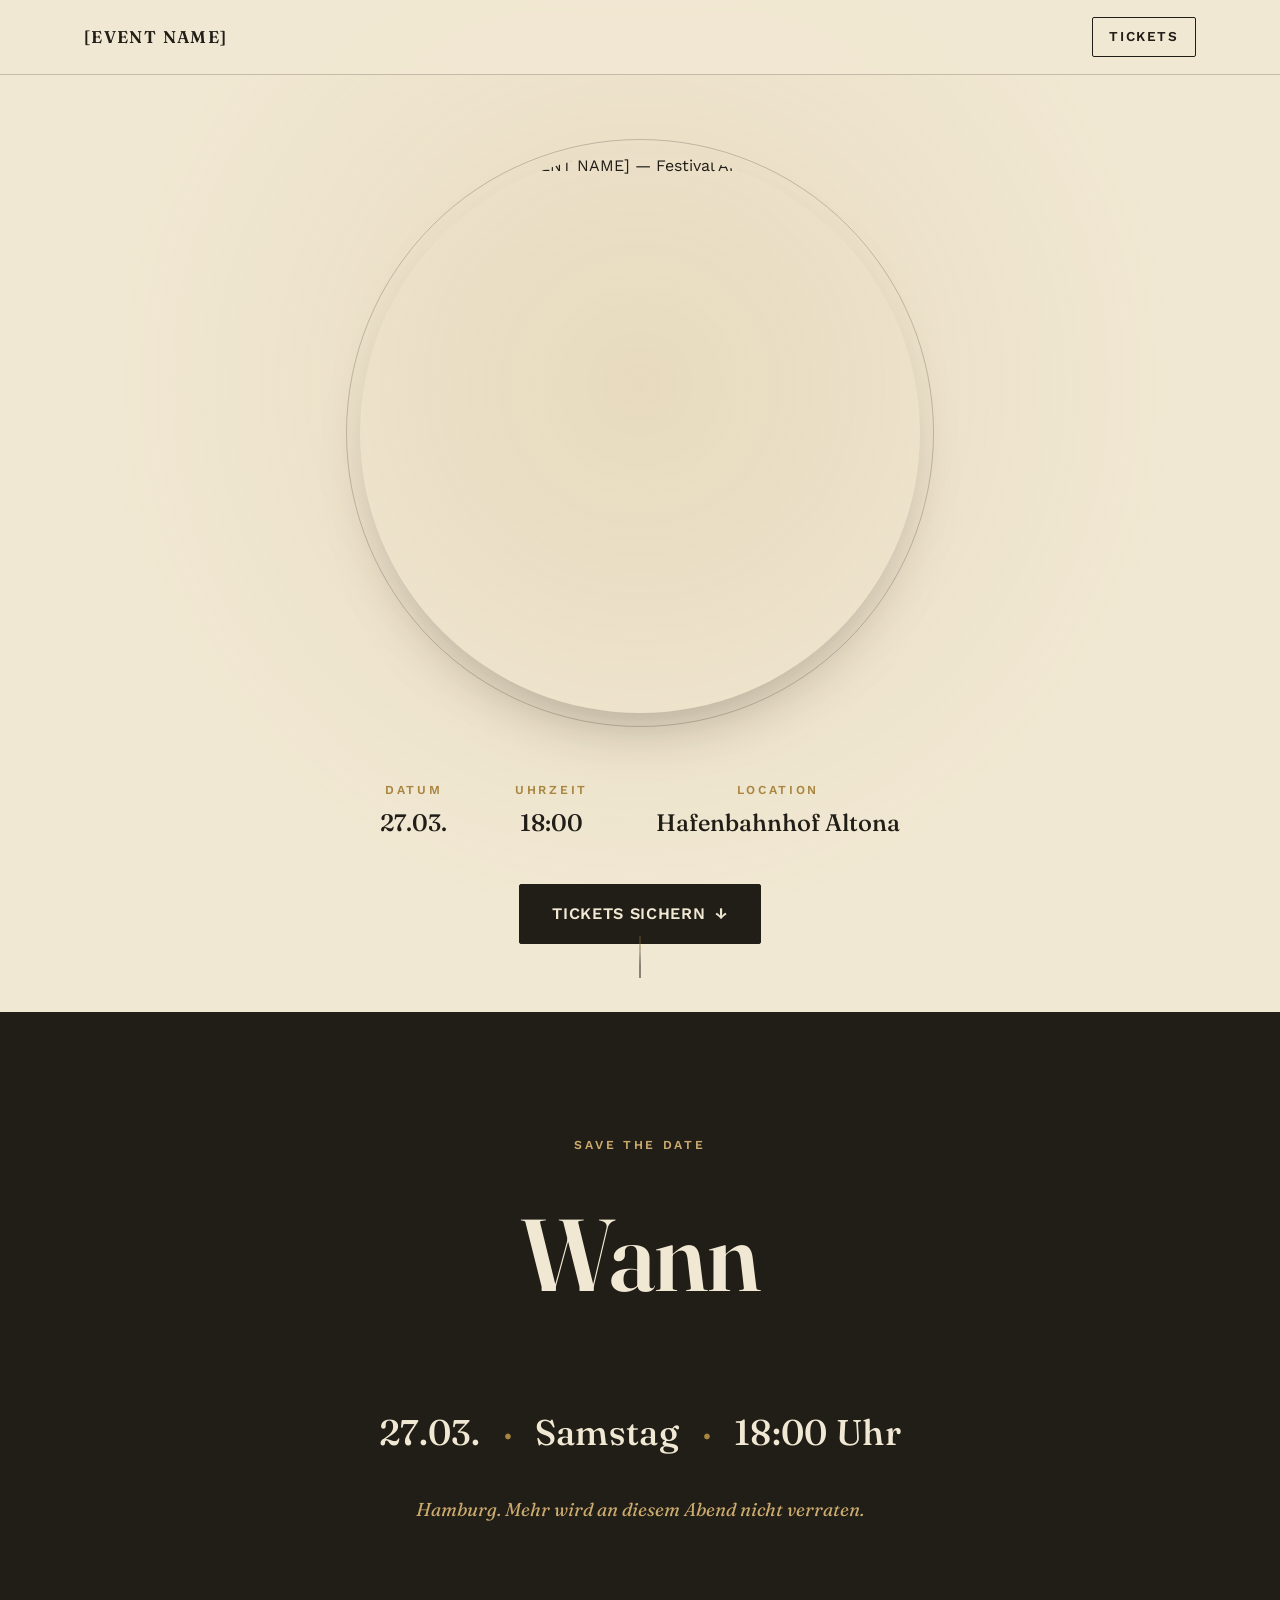
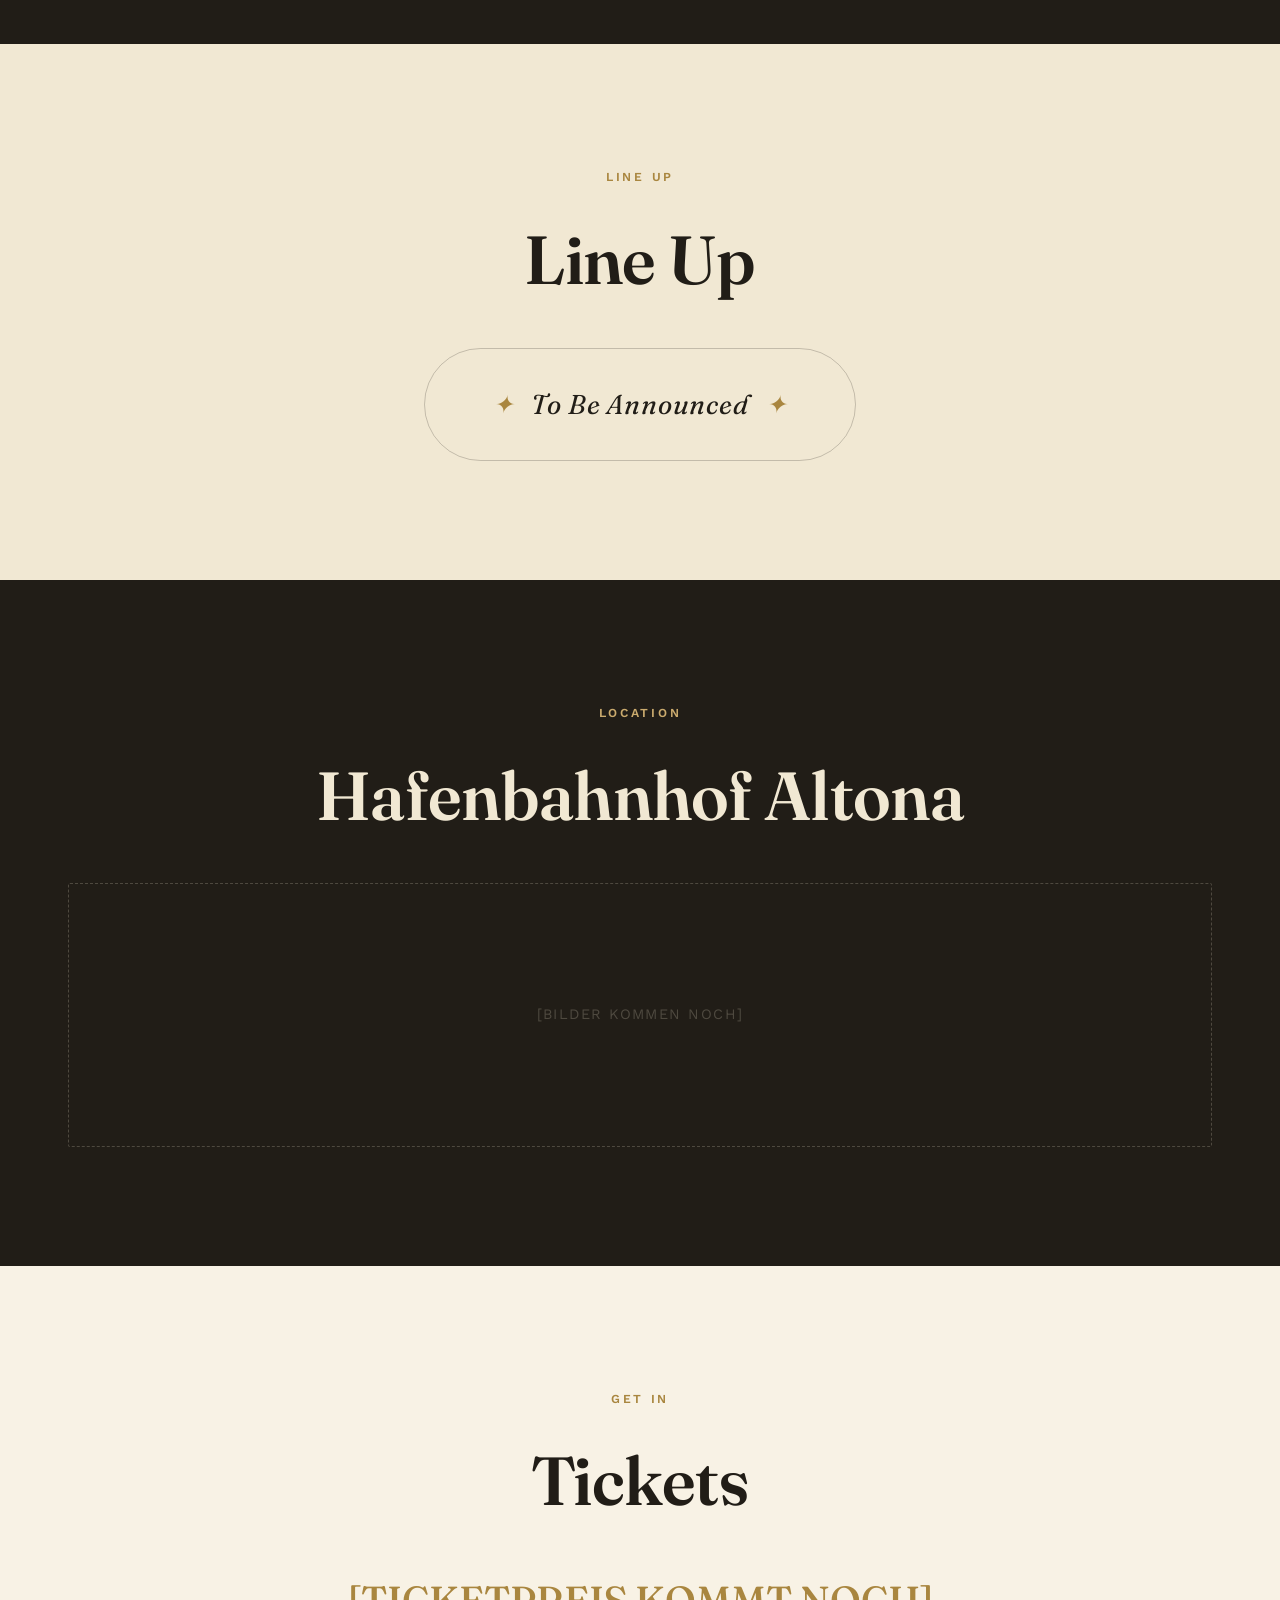
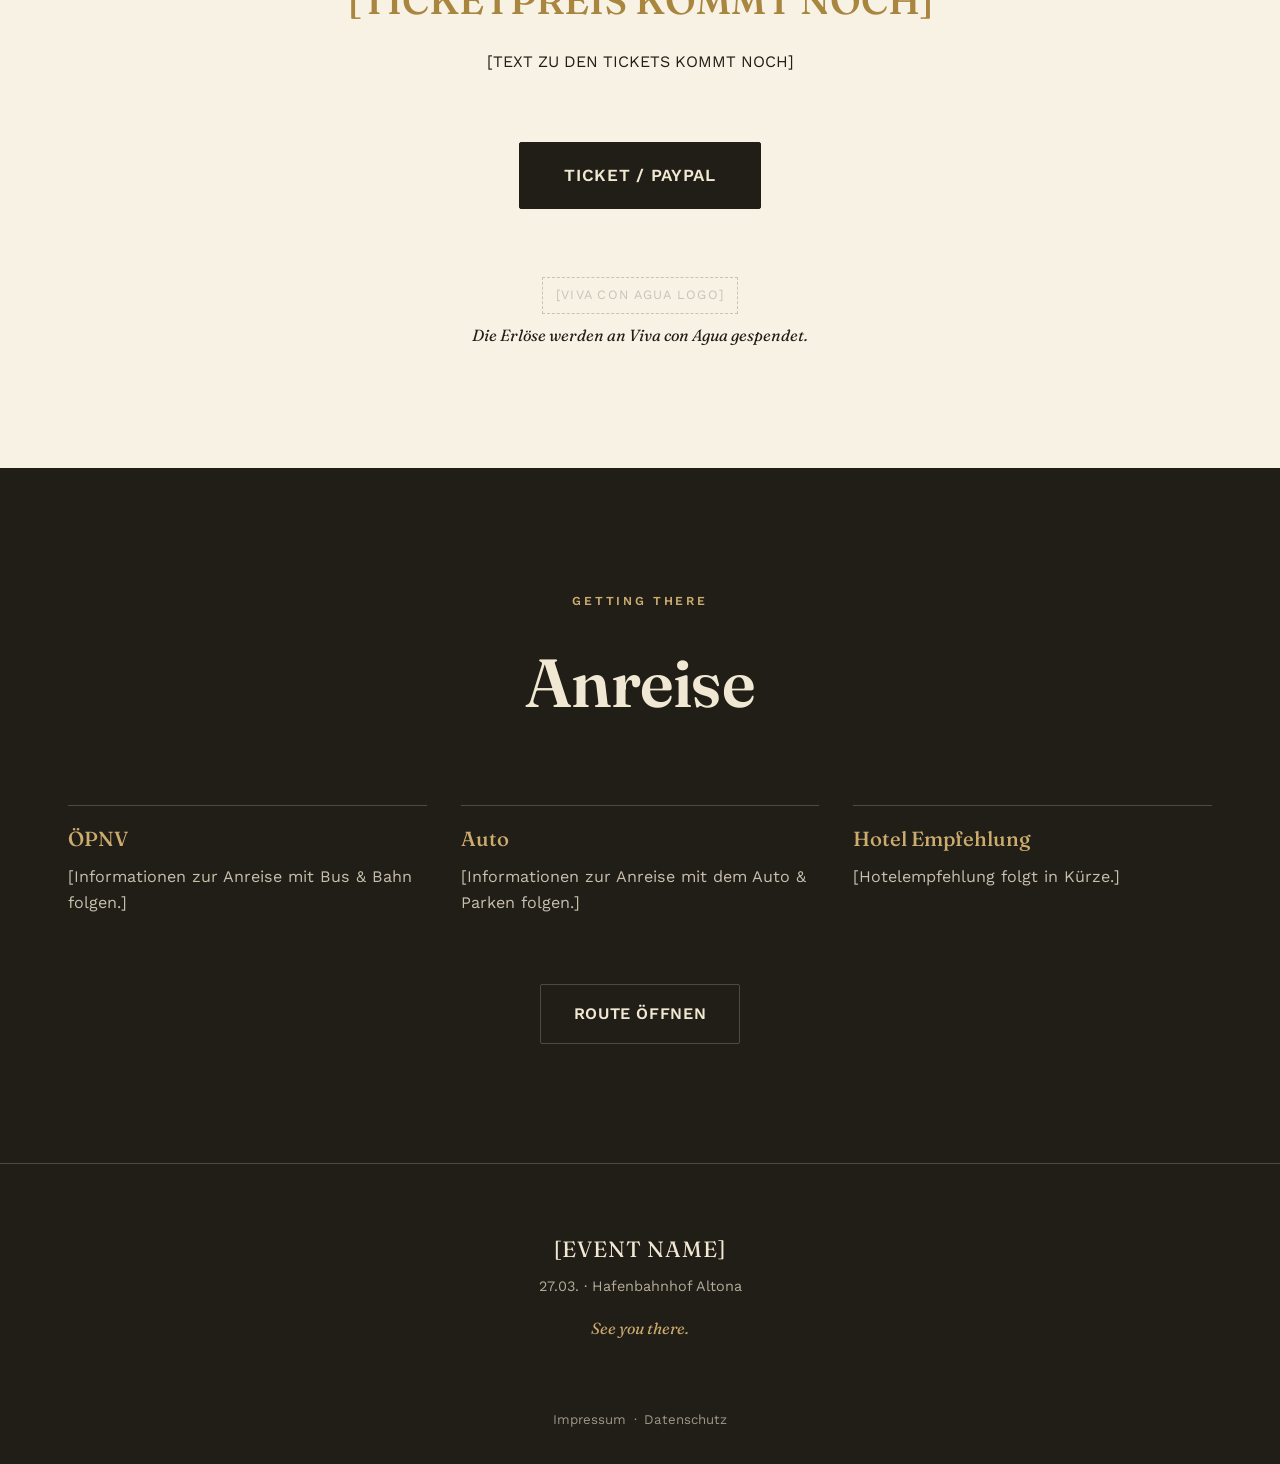
==== index.html @ 3fe001c4 "Add files via upload" ====
<!DOCTYPE html>
<html lang="de">
<head>
  <meta charset="UTF-8" />
  <meta name="viewport" content="width=device-width, initial-scale=1.0" />
  <title>[EVENT NAME] — Festival</title>
  <meta name="description" content="[EVENT NAME] · 27.03. · Hafenbahnhof Altona, Hamburg" />

  <!-- Google Fonts: Fraunces (Display/Headlines, inkl. Italic) + Work Sans (Fließtext/UI) -->
  <link rel="preconnect" href="https://fonts.googleapis.com">
  <link rel="preconnect" href="https://fonts.gstatic.com" crossorigin>
  <link href="https://fonts.googleapis.com/css2?family=Fraunces:ital,opsz,wght@0,9..144,300;0,9..144,500;0,9..144,600;0,9..144,700;0,9..144,900;1,9..144,400;1,9..144,500&family=Work+Sans:wght@400;500;600&display=swap" rel="stylesheet">

  <link rel="stylesheet" href="style.css" />
</head>
<body>

  <!-- ================= HEADER / NAV ================= -->
  <header class="site-header">
    <div class="site-header__inner">
      <a href="#top" class="site-header__mark">[EVENT NAME]</a>
      <a href="#tickets" class="site-header__cta">Tickets</a>
    </div>
  </header>

  <main id="top">

    <!-- ================= 1. HERO ================= -->
    <section class="hero" id="hero" aria-label="Startbereich">
      <div class="hero__frame reveal">
        <!--
          HERO-ARTWORK
          Das Poster-Artwork ist die visuelle Startseite der Website.
          Datei liegt unter: images/hero-poster.jpg
          Später einfach durch eine neue Datei mit demselben Namen ersetzen,
          sobald es ein finales Artwork gibt.
        -->
        <img
          class="hero__art"
          src="images/hero-poster.jpg"
          alt="[EVENT NAME] — Festival Artwork"
          width="1080"
          height="1080"
        />
        <span class="hero__ring" aria-hidden="true"></span>
      </div>

      <div class="hero__details reveal">
        <ul class="hero__meta">
          <li><span class="eyebrow">Datum</span><span class="hero__meta-value">27.03.</span></li>
          <li><span class="eyebrow">Uhrzeit</span><span class="hero__meta-value">18:00</span></li>
          <li><span class="eyebrow">Location</span><span class="hero__meta-value">Hafenbahnhof Altona</span></li>
        </ul>

        <a href="#tickets" class="btn btn--primary hero__cta">
          Tickets sichern
          <span class="btn__arrow" aria-hidden="true">↓</span>
        </a>
      </div>

      <div class="hero__scroll-hint" aria-hidden="true">
        <span></span>
      </div>
    </section>

    <!-- ================= 2. WANN ================= -->
    <section class="section section--dark" id="wann" aria-labelledby="wann-heading">
      <div class="section__inner">
        <p class="eyebrow eyebrow--on-dark reveal">Save the date</p>
        <h2 id="wann-heading" class="section__heading section__heading--huge reveal">Wann</h2>
        <p class="date-display reveal">
          27.03. <span class="date-display__divider">·</span> Samstag <span class="date-display__divider">·</span> 18:00 Uhr
        </p>
        <p class="section__note reveal">Hamburg. Mehr wird an diesem Abend nicht verraten.</p>
      </div>
    </section>

    <!-- ================= 3. LINE UP ================= -->
    <section class="section section--light" id="lineup" aria-labelledby="lineup-heading">
      <div class="section__inner">
        <p class="eyebrow reveal">Line up</p>
        <h2 id="lineup-heading" class="section__heading reveal">Line Up</h2>

        <div class="lineup-badge reveal">
          <span class="lineup-badge__star" aria-hidden="true">✦</span>
          <span class="lineup-badge__text">To Be Announced</span>
          <span class="lineup-badge__star" aria-hidden="true">✦</span>
        </div>

        <!--
          LINE-UP ERWEITERN:
          Sobald Artists feststehen, <ul class="lineup-list"> einkommentieren
          und den lineup-badge Block oben entfernen oder ausblenden.

          <ul class="lineup-list">
            <li class="lineup-list__item">
              <span class="lineup-list__index">01</span>
              <span class="lineup-list__name">Artist 01</span>
            </li>
            <li class="lineup-list__item">
              <span class="lineup-list__index">02</span>
              <span class="lineup-list__name">Artist 02</span>
            </li>
            <li class="lineup-list__item">
              <span class="lineup-list__index">03</span>
              <span class="lineup-list__name">Artist 03</span>
            </li>
          </ul>
        -->
      </div>
    </section>

    <!-- ================= 4. LOCATION ================= -->
    <section class="section section--dark" id="location" aria-labelledby="location-heading">
      <div class="section__inner">
        <p class="eyebrow eyebrow--on-dark reveal">Location</p>
        <h2 id="location-heading" class="section__heading section__heading--on-dark reveal">Hafenbahnhof Altona</h2>

        <div class="image-placeholder reveal">
          <!--
            LOCATION-BILDER EINFÜGEN:
            <img> Tag(s) hier einsetzen, z. B.:
            <img src="images/location-01.jpg" alt="Hafenbahnhof Altona" class="image-placeholder__img">
            Mehrere Bilder können in .image-placeholder als Grid ergänzt werden.
          -->
          <span class="image-placeholder__label">[BILDER KOMMEN NOCH]</span>
        </div>
      </div>
    </section>

    <!-- ================= 5. TICKETS ================= -->
    <section class="section section--light section--tickets" id="tickets" aria-labelledby="tickets-heading">
      <div class="section__inner">
        <p class="eyebrow reveal">Get in</p>
        <h2 id="tickets-heading" class="section__heading reveal">Tickets</h2>

        <p class="ticket-price reveal">[TICKETPREIS KOMMT NOCH]</p>
        <p class="ticket-text reveal">[TEXT ZU DEN TICKETS KOMMT NOCH]</p>

        <!--
          PAYPAL-LINK:
          Href unten durch den echten PayPal Payment Link ersetzen.
        -->
        <a
          href="YOUR_PAYPAL_LINK_HERE"
          class="btn btn--primary btn--large reveal"
          target="_blank"
          rel="noopener"
        >
          <!-- HIER DEN ECHTEN PAYPAL PAYMENT LINK EINTRAGEN -->
          Ticket / PayPal
        </a>

        <div class="charity-note reveal">
          <!--
            VIVA CON AGUA LOGO EINFÜGEN:
            <img src="images/viva-con-agua-logo.png" alt="Viva con Agua" class="charity-note__logo">
            anstelle des Platzhalter-Textes unten einsetzen.
          -->
          <span class="charity-note__logo-placeholder">[VIVA CON AGUA LOGO]</span>
          <p class="charity-note__text">Die Erlöse werden an Viva con Agua gespendet.</p>
        </div>
      </div>
    </section>

    <!-- ================= 6. ANREISE ================= -->
    <section class="section section--dark" id="anreise" aria-labelledby="anreise-heading">
      <div class="section__inner">
        <p class="eyebrow eyebrow--on-dark reveal">Getting there</p>
        <h2 id="anreise-heading" class="section__heading section__heading--on-dark reveal">Anreise</h2>

        <div class="anreise-grid">
          <div class="anreise-card reveal">
            <h3 class="anreise-card__title">ÖPNV</h3>
            <p class="anreise-card__text">[Informationen zur Anreise mit Bus &amp; Bahn folgen.]</p>
          </div>
          <div class="anreise-card reveal">
            <h3 class="anreise-card__title">Auto</h3>
            <p class="anreise-card__text">[Informationen zur Anreise mit dem Auto &amp; Parken folgen.]</p>
          </div>
          <div class="anreise-card reveal">
            <h3 class="anreise-card__title">Hotel Empfehlung</h3>
            <p class="anreise-card__text">[Hotelempfehlung folgt in Kürze.]</p>
          </div>
        </div>

        <!--
          ROUTE-BUTTON (optional):
          Href unten durch den echten Google-Maps-Link ersetzen, dann
          class="anreise-route is-hidden" das "is-hidden" entfernen.
        -->
        <a
          href="YOUR_MAP_LINK_HERE"
          class="btn btn--ghost anreise-route is-hidden reveal"
          target="_blank"
          rel="noopener"
        >
          Route öffnen
        </a>
      </div>
    </section>

  </main>

  <!-- ================= FOOTER ================= -->
  <footer class="site-footer">
    <div class="site-footer__inner">
      <p class="site-footer__event">[EVENT NAME]</p>
      <p class="site-footer__meta">27.03. · Hafenbahnhof Altona</p>
      <p class="site-footer__tagline">See you there.</p>

      <div class="site-footer__legal">
        <!-- Platzhalter — später mit echtem Text füllen -->
        <a href="#" class="site-footer__legal-link">Impressum</a>
        <span aria-hidden="true">·</span>
        <a href="#" class="site-footer__legal-link">Datenschutz</a>
      </div>
    </div>
  </footer>

  <script>
    // Kleine, sinnvolle Funktion: sanftes Einblenden von Inhalten beim Scrollen.
    // Kein Framework, keine externen Abhängigkeiten.
    (function () {
      var items = document.querySelectorAll('.reveal');

      if (!('IntersectionObserver' in window) || items.length === 0) {
        items.forEach(function (el) { el.classList.add('is-visible'); });
        return;
      }

      var observer = new IntersectionObserver(function (entries) {
        entries.forEach(function (entry) {
          if (entry.isIntersecting) {
            entry.target.classList.add('is-visible');
            observer.unobserve(entry.target);
          }
        });
      }, { threshold: 0.15 });

      items.forEach(function (el) { observer.observe(el); });
    })();
  </script>

</body>
</html>
---- style.css ----
/* ==========================================================================
   [EVENT NAME] — Festival Website
   Palette & Typografie orientieren sich am Poster-Artwork (images/hero-poster.jpg):
   warmes Creme/Papier, tiefes Anthrazit, gedecktes Gold.
   ========================================================================== */

:root {
  /* --- Farben (aus dem Artwork abgeleitet) --- */
  --color-cream:        #f1e8d3;   /* Papier-Hintergrund, wie im Artwork */
  --color-cream-soft:   #f8f2e5;   /* helle Karten/Flächen auf Creme */
  --color-ink:          #211d17;   /* tiefes Anthrazit/Schwarz, wie die Linienzeichnung */
  --color-ink-soft:     #322c22;   /* zweite dunkle Fläche, etwas wärmer */
  --color-gold:         #a9863f;   /* Gold-Ton wie "ELSE" im Artwork */
  --color-gold-light:   #cbab6e;   /* helleres Gold für Hover/Glanz */
  --color-line:         rgba(33, 29, 23, 0.22);   /* Haarlinie auf Creme */
  --color-line-dark:    rgba(241, 232, 211, 0.22); /* Haarlinie auf Dunkel */

  /* --- Typografie --- */
  --font-display: "Fraunces", Georgia, serif;
  --font-body: "Work Sans", -apple-system, BlinkMacSystemFont, sans-serif;

  /* --- Abstände / Layout --- */
  --space-xs: 0.5rem;
  --space-sm: 1rem;
  --space-md: 2rem;
  --space-lg: 4rem;
  --space-xl: 7rem;
  --max-width: 1180px;
  --radius: 2px;

  color-scheme: light;
}

/* ==========================================================================
   Reset
   ========================================================================== */

*, *::before, *::after {
  box-sizing: border-box;
}

html {
  scroll-behavior: smooth;
}

body {
  margin: 0;
  background-color: var(--color-cream);
  color: var(--color-ink);
  font-family: var(--font-body);
  font-size: 16px;
  line-height: 1.6;
  -webkit-font-smoothing: antialiased;
}

img {
  max-width: 100%;
  display: block;
}

a {
  color: inherit;
  text-decoration: none;
}

ul {
  list-style: none;
  margin: 0;
  padding: 0;
}

h1, h2, h3, p {
  margin: 0;
}

@media (prefers-reduced-motion: reduce) {
  html {
    scroll-behavior: auto;
  }
  *, *::before, *::after {
    animation-duration: 0.001ms !important;
    animation-iteration-count: 1 !important;
    transition-duration: 0.001ms !important;
  }
}

/* Sichtbarer Fokus-Zustand für Tastaturnutzung */
a:focus-visible,
button:focus-visible {
  outline: 2px solid var(--color-gold);
  outline-offset: 3px;
}

/* ==========================================================================
   Wiederkehrende Bausteine
   ========================================================================== */

.eyebrow {
  display: inline-block;
  font-family: var(--font-body);
  font-size: 0.72rem;
  font-weight: 600;
  letter-spacing: 0.22em;
  text-transform: uppercase;
  color: var(--color-gold);
  margin-bottom: var(--space-sm);
}

.eyebrow--on-dark {
  color: var(--color-gold-light);
}

.btn {
  display: inline-flex;
  align-items: center;
  gap: 0.6em;
  font-family: var(--font-body);
  font-weight: 600;
  font-size: 0.95rem;
  letter-spacing: 0.04em;
  text-transform: uppercase;
  padding: 1em 2em;
  border: 1px solid transparent;
  border-radius: var(--radius);
  cursor: pointer;
  transition: transform 0.25s ease, background-color 0.25s ease, color 0.25s ease, border-color 0.25s ease;
}

.btn--primary {
  background-color: var(--color-ink);
  color: var(--color-cream);
  border-color: var(--color-ink);
}

.btn--primary:hover {
  background-color: var(--color-gold);
  border-color: var(--color-gold);
  color: var(--color-ink);
  transform: translateY(-2px);
}

.btn--large {
  padding: 1.1em 2.6em;
  font-size: 1rem;
}

.btn--ghost {
  background-color: transparent;
  color: var(--color-cream);
  border-color: var(--color-line-dark);
}

.btn--ghost:hover {
  border-color: var(--color-gold-light);
  color: var(--color-gold-light);
  transform: translateY(-2px);
}

.btn__arrow {
  transition: transform 0.25s ease;
}

.btn--primary:hover .btn__arrow {
  transform: translateY(3px);
}

.is-hidden {
  display: none;
}

/* Scroll-Reveal: dezentes Einblenden */
.reveal {
  opacity: 0;
  transform: translateY(18px);
  transition: opacity 0.7s ease, transform 0.7s ease;
}

.reveal.is-visible {
  opacity: 1;
  transform: translateY(0);
}

/* ==========================================================================
   Header
   ========================================================================== */

.site-header {
  position: fixed;
  top: 0;
  left: 0;
  right: 0;
  z-index: 50;
  background-color: rgba(241, 232, 211, 0.86);
  backdrop-filter: blur(6px);
  border-bottom: 1px solid var(--color-line);
}

.site-header__inner {
  max-width: var(--max-width);
  margin: 0 auto;
  padding: var(--space-sm) var(--space-md);
  display: flex;
  align-items: center;
  justify-content: space-between;
}

.site-header__mark {
  font-family: var(--font-display);
  font-weight: 600;
  font-size: 1rem;
  letter-spacing: 0.08em;
  text-transform: uppercase;
}

.site-header__cta {
  font-family: var(--font-body);
  font-weight: 600;
  font-size: 0.8rem;
  letter-spacing: 0.12em;
  text-transform: uppercase;
  padding: 0.6em 1.2em;
  border: 1px solid var(--color-ink);
  border-radius: var(--radius);
  transition: background-color 0.25s ease, color 0.25s ease;
}

.site-header__cta:hover {
  background-color: var(--color-ink);
  color: var(--color-cream);
}

/* ==========================================================================
   Hero — das Artwork ist die Startseite
   ========================================================================== */

.hero {
  min-height: 100svh;
  display: flex;
  flex-direction: column;
  align-items: center;
  justify-content: center;
  padding: calc(var(--space-xl) + var(--space-md)) var(--space-md) var(--space-lg);
  text-align: center;
  background:
    radial-gradient(circle at 50% 38%, rgba(169, 134, 63, 0.14), transparent 60%),
    var(--color-cream);
  position: relative;
  overflow: hidden;
}

.hero__frame {
  position: relative;
  width: min(88vw, 460px);
  margin-bottom: var(--space-lg);
}

.hero__art {
  width: 100%;
  height: auto;
  border-radius: 50%;
  box-shadow: 0 30px 60px -25px rgba(33, 29, 23, 0.35);
}

.hero__ring {
  position: absolute;
  inset: -14px;
  border-radius: 50%;
  border: 1px solid var(--color-line);
  pointer-events: none;
}

.hero__details {
  display: flex;
  flex-direction: column;
  align-items: center;
  gap: var(--space-md);
}

.hero__meta {
  display: flex;
  flex-direction: column;
  gap: var(--space-sm);
  align-items: center;
}

.hero__meta li {
  display: flex;
  flex-direction: column;
  align-items: center;
  gap: 0.2em;
}

.hero__meta .eyebrow {
  margin-bottom: 0;
}

.hero__meta-value {
  font-family: var(--font-display);
  font-size: 1.4rem;
  font-weight: 500;
}

.hero__cta {
  margin-top: var(--space-xs);
}

.hero__scroll-hint {
  position: absolute;
  bottom: var(--space-md);
  left: 50%;
  transform: translateX(-50%);
  width: 1px;
  height: 42px;
  background: linear-gradient(to bottom, transparent, var(--color-ink) 70%);
  overflow: hidden;
}

.hero__scroll-hint span {
  display: block;
  width: 1px;
  height: 14px;
  background-color: var(--color-gold);
  animation: scrollHint 2.2s ease-in-out infinite;
}

@keyframes scrollHint {
  0% { transform: translateY(-14px); opacity: 0; }
  40% { opacity: 1; }
  100% { transform: translateY(42px); opacity: 0; }
}

/* ==========================================================================
   Generische Sektionen
   ========================================================================== */

.section {
  padding: var(--space-xl) var(--space-md);
}

.section--light {
  background-color: var(--color-cream);
  color: var(--color-ink);
}

.section--dark {
  background-color: var(--color-ink);
  color: var(--color-cream);
}

.section__inner {
  max-width: var(--max-width);
  margin: 0 auto;
  text-align: center;
}

.section__heading {
  font-family: var(--font-display);
  font-weight: 600;
  font-size: clamp(2.4rem, 8vw, 4rem);
  letter-spacing: -0.01em;
  margin-bottom: var(--space-md);
}

.section__heading--on-dark {
  color: var(--color-cream);
}

.section__heading--huge {
  font-size: clamp(2.8rem, 11vw, 6rem);
  margin-bottom: var(--space-lg);
}

.section__note {
  font-style: italic;
  font-family: var(--font-display);
  font-size: 1.1rem;
  color: var(--color-gold-light);
  margin-top: var(--space-md);
}

/* --- WANN --- */

.date-display {
  font-family: var(--font-display);
  font-weight: 500;
  font-size: clamp(1.4rem, 4vw, 2.1rem);
  color: var(--color-cream);
  letter-spacing: 0.01em;
}

.date-display__divider {
  color: var(--color-gold);
  margin: 0 0.4em;
}

/* --- LINE UP --- */

.lineup-badge {
  display: inline-flex;
  align-items: center;
  gap: var(--space-sm);
  padding: var(--space-md) var(--space-lg);
  border: 1px solid var(--color-line);
  border-radius: 999px;
  font-family: var(--font-display);
  font-style: italic;
  font-size: clamp(1.1rem, 4vw, 1.6rem);
  letter-spacing: 0.03em;
}

.lineup-badge__star {
  color: var(--color-gold);
  font-size: 0.9em;
}

.lineup-list {
  margin-top: var(--space-lg);
  display: flex;
  flex-direction: column;
  gap: var(--space-sm);
  max-width: 420px;
  margin-left: auto;
  margin-right: auto;
  text-align: left;
}

.lineup-list__item {
  display: flex;
  align-items: baseline;
  gap: var(--space-sm);
  padding-bottom: var(--space-sm);
  border-bottom: 1px solid var(--color-line);
}

.lineup-list__index {
  font-family: var(--font-body);
  font-size: 0.8rem;
  color: var(--color-gold);
  letter-spacing: 0.1em;
}

.lineup-list__name {
  font-family: var(--font-display);
  font-size: 1.3rem;
}

/* --- LOCATION --- */

.image-placeholder {
  margin-top: var(--space-md);
  border: 1px dashed var(--color-line-dark);
  border-radius: var(--radius);
  padding: var(--space-xl) var(--space-md);
  display: flex;
  align-items: center;
  justify-content: center;
  min-height: 220px;
}

.image-placeholder__label {
  font-family: var(--font-body);
  font-size: 0.85rem;
  letter-spacing: 0.1em;
  text-transform: uppercase;
  color: var(--color-line-dark);
}

.image-placeholder__img {
  width: 100%;
  height: auto;
  border-radius: var(--radius);
}

/* --- TICKETS --- */

.section--tickets {
  background-color: var(--color-cream-soft);
}

.ticket-price {
  font-family: var(--font-display);
  font-size: clamp(1.6rem, 5vw, 2.3rem);
  font-weight: 500;
  color: var(--color-gold);
  margin-bottom: var(--space-sm);
}

.ticket-text {
  max-width: 460px;
  margin: 0 auto var(--space-lg);
  color: var(--color-ink);
  opacity: 0.75;
}

.charity-note {
  margin-top: var(--space-lg);
  display: flex;
  flex-direction: column;
  align-items: center;
  gap: var(--space-xs);
}

.charity-note__logo-placeholder {
  font-size: 0.75rem;
  letter-spacing: 0.1em;
  text-transform: uppercase;
  color: var(--color-line);
  border: 1px dashed var(--color-line);
  padding: 0.6em 1em;
}

.charity-note__logo {
  height: 40px;
  width: auto;
}

.charity-note__text {
  font-family: var(--font-display);
  font-style: italic;
  font-size: 0.95rem;
}

/* --- ANREISE --- */

.anreise-grid {
  display: grid;
  grid-template-columns: 1fr;
  gap: var(--space-md);
  text-align: left;
  margin-top: var(--space-lg);
}

.anreise-card {
  border-top: 1px solid var(--color-line-dark);
  padding-top: var(--space-sm);
}

.anreise-card__title {
  font-family: var(--font-display);
  font-size: 1.2rem;
  font-weight: 500;
  color: var(--color-gold-light);
  margin-bottom: 0.4em;
}

.anreise-card__text {
  font-size: 0.95rem;
  opacity: 0.8;
}

.anreise-route {
  display: inline-flex;
  margin-top: var(--space-lg);
}

/* ==========================================================================
   Footer
   ========================================================================== */

.site-footer {
  background-color: var(--color-ink);
  color: var(--color-cream);
  padding: var(--space-lg) var(--space-md) var(--space-md);
  text-align: center;
  border-top: 1px solid var(--color-line-dark);
}

.site-footer__event {
  font-family: var(--font-display);
  font-size: 1.3rem;
  letter-spacing: 0.04em;
}

.site-footer__meta {
  margin-top: var(--space-xs);
  font-size: 0.85rem;
  opacity: 0.7;
}

.site-footer__tagline {
  margin-top: var(--space-sm);
  font-family: var(--font-display);
  font-style: italic;
  color: var(--color-gold-light);
}

.site-footer__legal {
  margin-top: var(--space-lg);
  display: flex;
  align-items: center;
  justify-content: center;
  gap: 0.6em;
  font-size: 0.78rem;
  opacity: 0.6;
}

.site-footer__legal-link:hover {
  color: var(--color-gold-light);
}

/* ==========================================================================
   Breakpoints
   ========================================================================== */

@media (min-width: 640px) {
  .anreise-grid {
    grid-template-columns: repeat(3, 1fr);
  }

  .hero__meta {
    flex-direction: row;
    gap: var(--space-lg);
  }
}

@media (min-width: 900px) {
  :root {
    font-size: 17px;
  }

  .section {
    padding: var(--space-xl) var(--space-lg);
  }

  .hero__frame {
    width: min(46vw, 520px);
  }
}

@media (min-width: 1200px) {
  .hero__frame {
    width: 560px;
  }
}
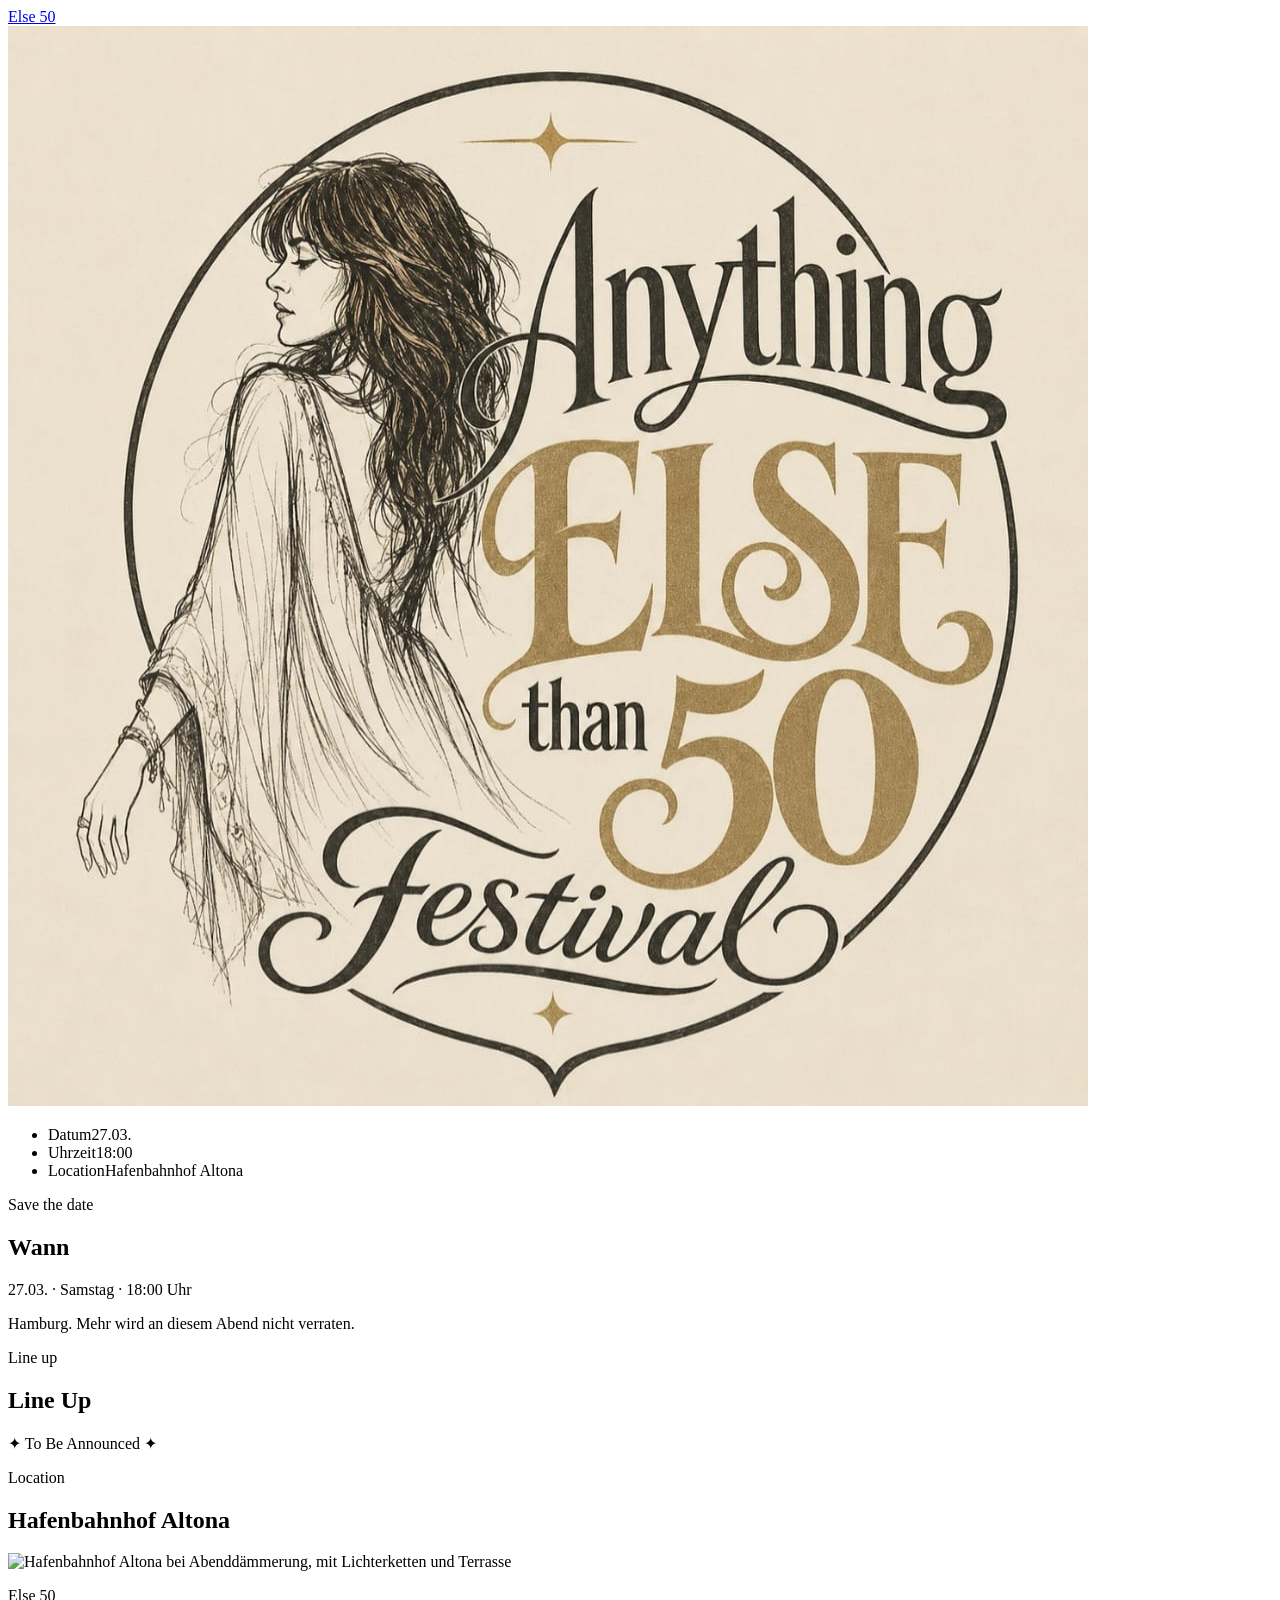
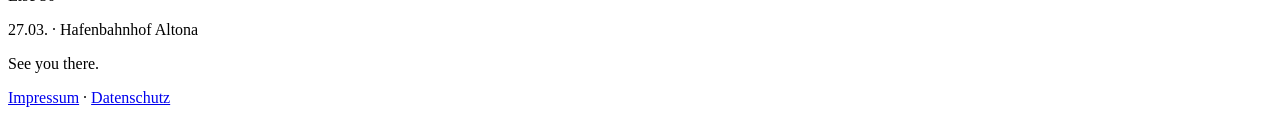
==== commit 43d00266: "Rename index_2.html to index.html" ====
--- a/index.html
+++ b/index.html
@@ -3,8 +3,8 @@
 <head>
   <meta charset="UTF-8" />
   <meta name="viewport" content="width=device-width, initial-scale=1.0" />
-  <title>[EVENT NAME] — Festival</title>
-  <meta name="description" content="[EVENT NAME] · 27.03. · Hafenbahnhof Altona, Hamburg" />
+  <title>Else 50 — Festival</title>
+  <meta name="description" content="Else 50 · 27.03. · Hafenbahnhof Altona, Hamburg" />
 
   <!-- Google Fonts: Fraunces (Display/Headlines, inkl. Italic) + Work Sans (Fließtext/UI) -->
   <link rel="preconnect" href="https://fonts.googleapis.com">
@@ -18,8 +18,7 @@
   <!-- ================= HEADER / NAV ================= -->
   <header class="site-header">
     <div class="site-header__inner">
-      <a href="#top" class="site-header__mark">[EVENT NAME]</a>
-      <a href="#tickets" class="site-header__cta">Tickets</a>
+      <a href="#top" class="site-header__mark">Else 50</a>
     </div>
   </header>
 
@@ -38,7 +37,7 @@
         <img
           class="hero__art"
           src="images/hero-poster.jpg"
-          alt="[EVENT NAME] — Festival Artwork"
+          alt="Else 50 — Festival Artwork"
           width="1080"
           height="1080"
         />
@@ -51,11 +50,6 @@
           <li><span class="eyebrow">Uhrzeit</span><span class="hero__meta-value">18:00</span></li>
           <li><span class="eyebrow">Location</span><span class="hero__meta-value">Hafenbahnhof Altona</span></li>
         </ul>
-
-        <a href="#tickets" class="btn btn--primary hero__cta">
-          Tickets sichern
-          <span class="btn__arrow" aria-hidden="true">↓</span>
-        </a>
       </div>
 
       <div class="hero__scroll-hint" aria-hidden="true">
@@ -118,85 +112,15 @@
 
         <div class="image-placeholder reveal">
           <!--
-            LOCATION-BILDER EINFÜGEN:
-            <img> Tag(s) hier einsetzen, z. B.:
-            <img src="images/location-01.jpg" alt="Hafenbahnhof Altona" class="image-placeholder__img">
-            Mehrere Bilder können in .image-placeholder als Grid ergänzt werden.
+            Weitere Location-Bilder können hier als zusätzliche <img>-Tags
+            ergänzt werden, z. B. images/location-02.jpg
           -->
-          <span class="image-placeholder__label">[BILDER KOMMEN NOCH]</span>
+          <img
+            src="images/location-01.jpg"
+            alt="Hafenbahnhof Altona bei Abenddämmerung, mit Lichterketten und Terrasse"
+            class="image-placeholder__img"
+          />
         </div>
-      </div>
-    </section>
-
-    <!-- ================= 5. TICKETS ================= -->
-    <section class="section section--light section--tickets" id="tickets" aria-labelledby="tickets-heading">
-      <div class="section__inner">
-        <p class="eyebrow reveal">Get in</p>
-        <h2 id="tickets-heading" class="section__heading reveal">Tickets</h2>
-
-        <p class="ticket-price reveal">[TICKETPREIS KOMMT NOCH]</p>
-        <p class="ticket-text reveal">[TEXT ZU DEN TICKETS KOMMT NOCH]</p>
-
-        <!--
-          PAYPAL-LINK:
-          Href unten durch den echten PayPal Payment Link ersetzen.
-        -->
-        <a
-          href="YOUR_PAYPAL_LINK_HERE"
-          class="btn btn--primary btn--large reveal"
-          target="_blank"
-          rel="noopener"
-        >
-          <!-- HIER DEN ECHTEN PAYPAL PAYMENT LINK EINTRAGEN -->
-          Ticket / PayPal
-        </a>
-
-        <div class="charity-note reveal">
-          <!--
-            VIVA CON AGUA LOGO EINFÜGEN:
-            <img src="images/viva-con-agua-logo.png" alt="Viva con Agua" class="charity-note__logo">
-            anstelle des Platzhalter-Textes unten einsetzen.
-          -->
-          <span class="charity-note__logo-placeholder">[VIVA CON AGUA LOGO]</span>
-          <p class="charity-note__text">Die Erlöse werden an Viva con Agua gespendet.</p>
-        </div>
-      </div>
-    </section>
-
-    <!-- ================= 6. ANREISE ================= -->
-    <section class="section section--dark" id="anreise" aria-labelledby="anreise-heading">
-      <div class="section__inner">
-        <p class="eyebrow eyebrow--on-dark reveal">Getting there</p>
-        <h2 id="anreise-heading" class="section__heading section__heading--on-dark reveal">Anreise</h2>
-
-        <div class="anreise-grid">
-          <div class="anreise-card reveal">
-            <h3 class="anreise-card__title">ÖPNV</h3>
-            <p class="anreise-card__text">[Informationen zur Anreise mit Bus &amp; Bahn folgen.]</p>
-          </div>
-          <div class="anreise-card reveal">
-            <h3 class="anreise-card__title">Auto</h3>
-            <p class="anreise-card__text">[Informationen zur Anreise mit dem Auto &amp; Parken folgen.]</p>
-          </div>
-          <div class="anreise-card reveal">
-            <h3 class="anreise-card__title">Hotel Empfehlung</h3>
-            <p class="anreise-card__text">[Hotelempfehlung folgt in Kürze.]</p>
-          </div>
-        </div>
-
-        <!--
-          ROUTE-BUTTON (optional):
-          Href unten durch den echten Google-Maps-Link ersetzen, dann
-          class="anreise-route is-hidden" das "is-hidden" entfernen.
-        -->
-        <a
-          href="YOUR_MAP_LINK_HERE"
-          class="btn btn--ghost anreise-route is-hidden reveal"
-          target="_blank"
-          rel="noopener"
-        >
-          Route öffnen
-        </a>
       </div>
     </section>
 
@@ -205,7 +129,7 @@
   <!-- ================= FOOTER ================= -->
   <footer class="site-footer">
     <div class="site-footer__inner">
-      <p class="site-footer__event">[EVENT NAME]</p>
+      <p class="site-footer__event">Else 50</p>
       <p class="site-footer__meta">27.03. · Hafenbahnhof Altona</p>
       <p class="site-footer__tagline">See you there.</p>
 
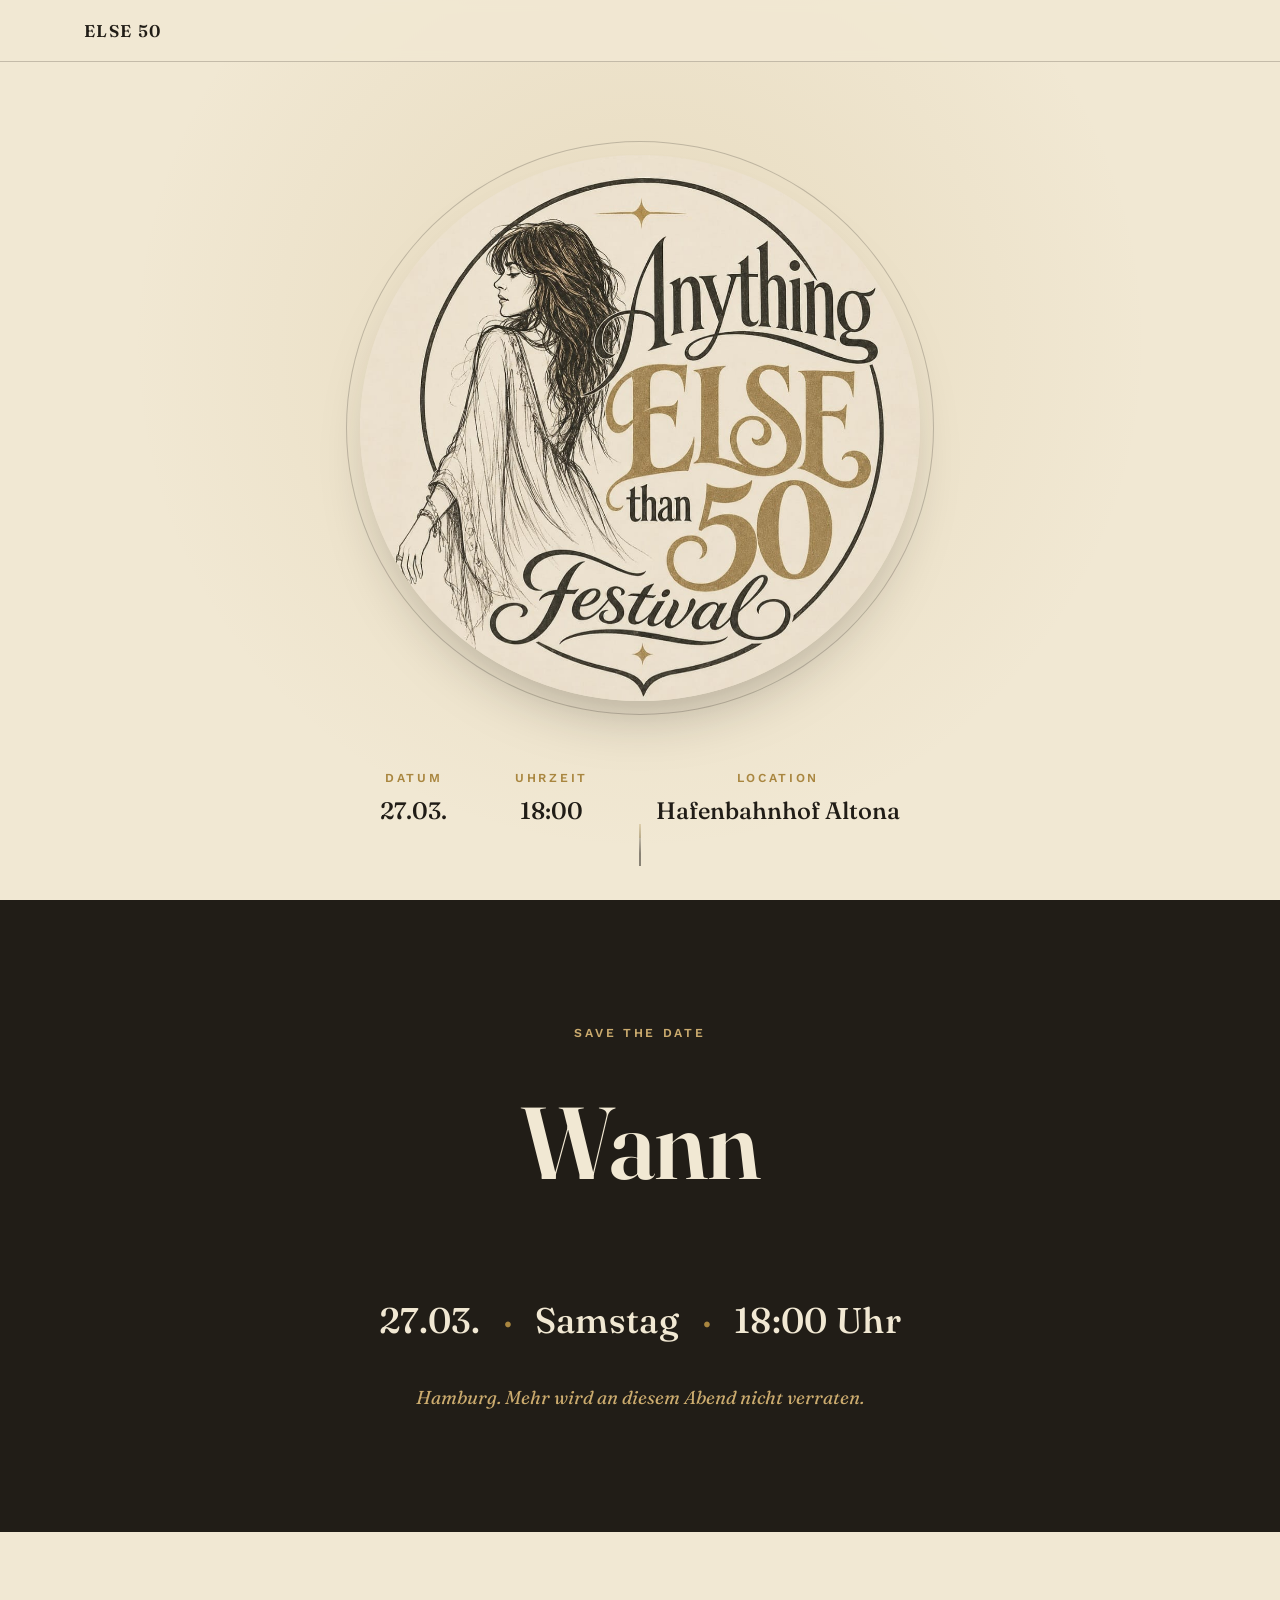
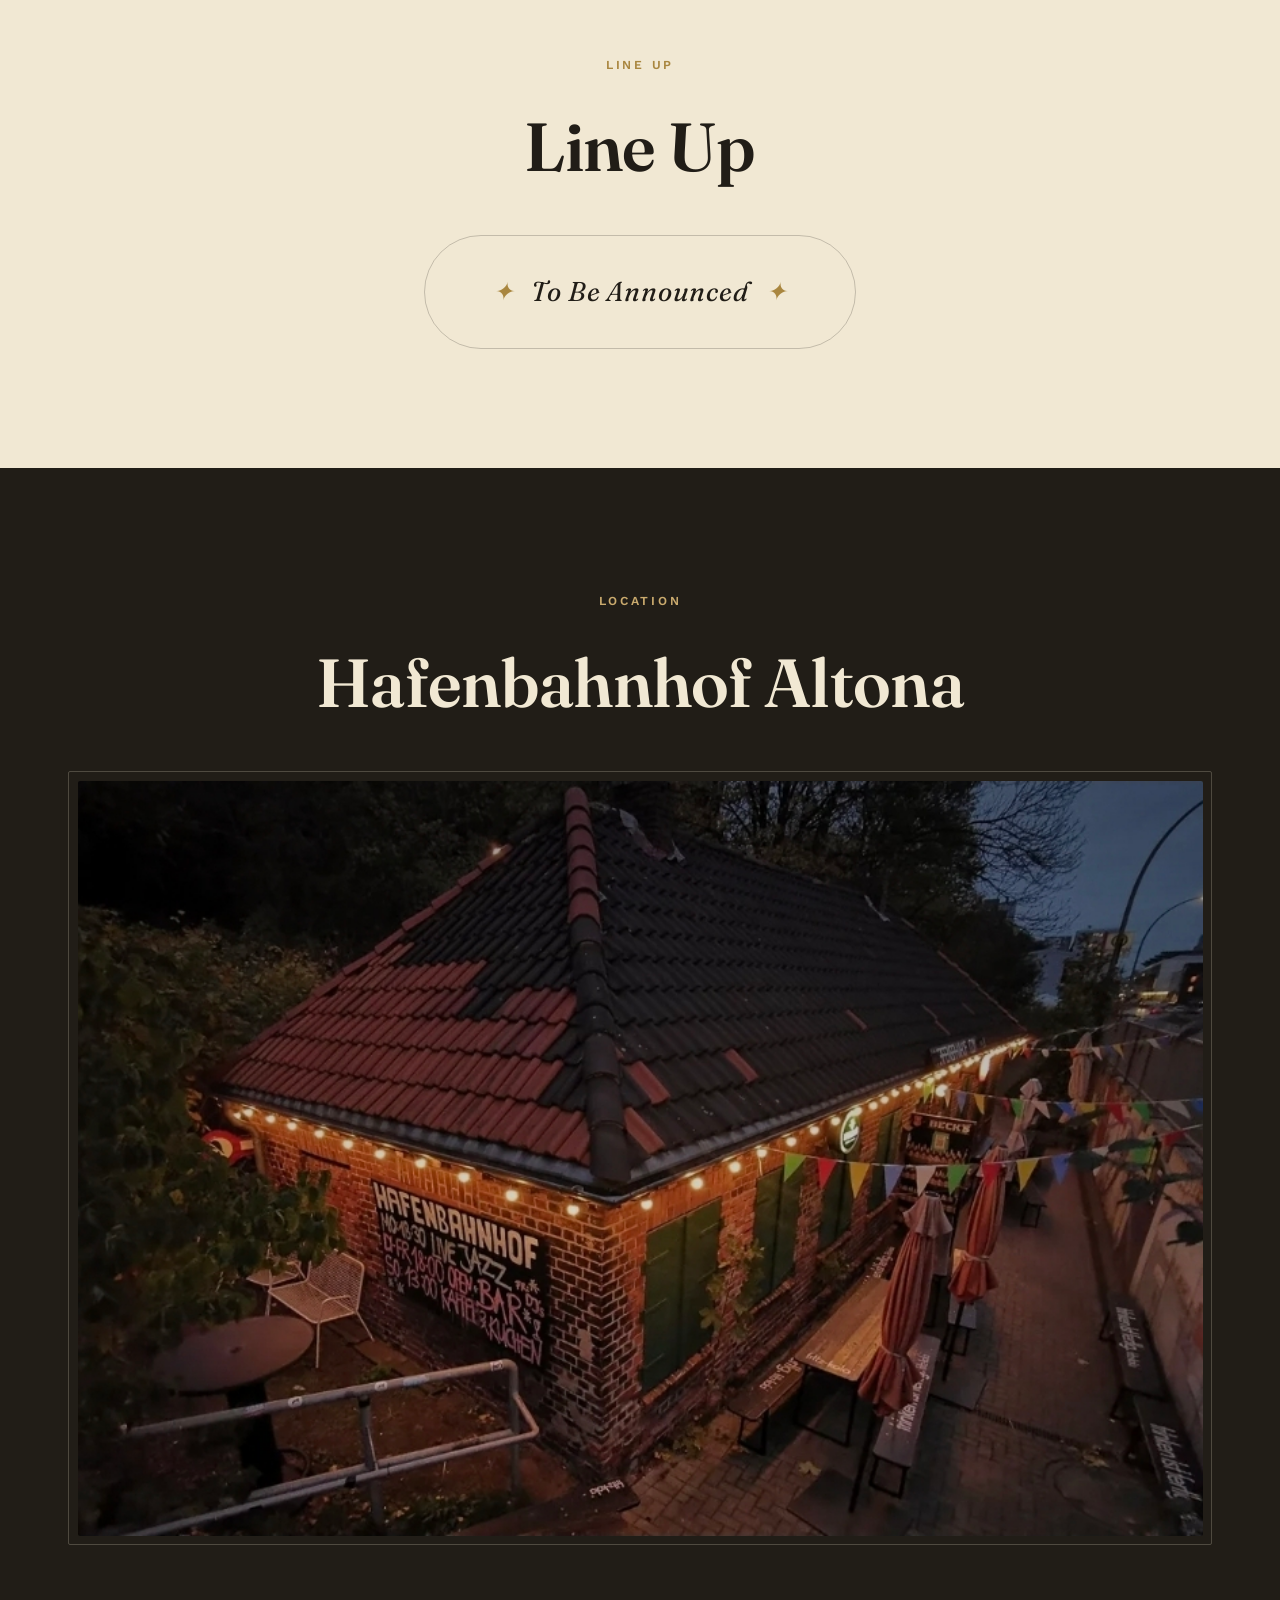
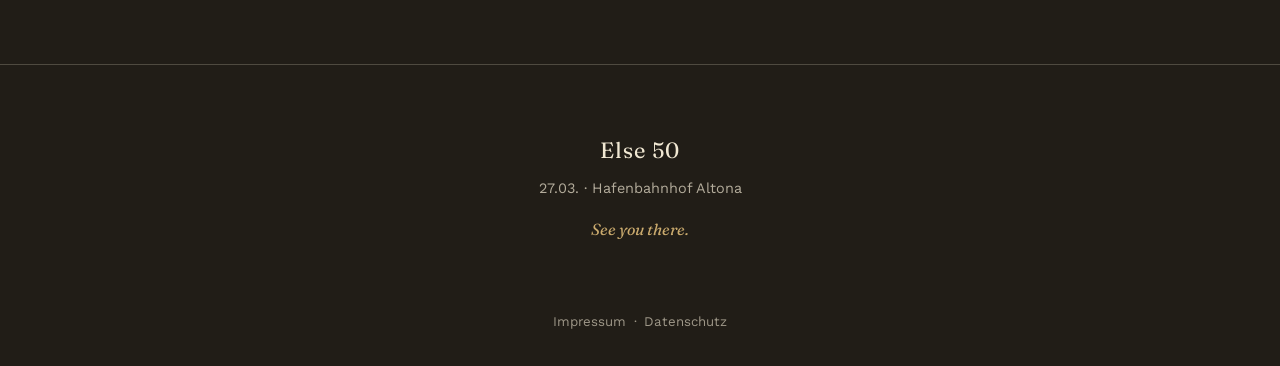
==== commit f798c9fd: "Update index.html" ====
--- a/index.html
+++ b/index.html
@@ -116,7 +116,7 @@
             ergänzt werden, z. B. images/location-02.jpg
           -->
           <img
-            src="images/location-01.jpg"
+            src="images/location-01_1.jpg"
             alt="Hafenbahnhof Altona bei Abenddämmerung, mit Lichterketten und Terrasse"
             class="image-placeholder__img"
           />
--- a/style.css
+++ b/style.css
@@ -0,0 +1,523 @@
+/* ==========================================================================
+   [EVENT NAME] — Festival Website
+   Palette & Typografie orientieren sich am Poster-Artwork (images/hero-poster.jpg):
+   warmes Creme/Papier, tiefes Anthrazit, gedecktes Gold.
+   ========================================================================== */
+
+:root {
+  /* --- Farben (aus dem Artwork abgeleitet) --- */
+  --color-cream:        #f1e8d3;   /* Papier-Hintergrund, wie im Artwork */
+  --color-cream-soft:   #f8f2e5;   /* helle Karten/Flächen auf Creme */
+  --color-ink:          #211d17;   /* tiefes Anthrazit/Schwarz, wie die Linienzeichnung */
+  --color-ink-soft:     #322c22;   /* zweite dunkle Fläche, etwas wärmer */
+  --color-gold:         #a9863f;   /* Gold-Ton wie "ELSE" im Artwork */
+  --color-gold-light:   #cbab6e;   /* helleres Gold für Hover/Glanz */
+  --color-line:         rgba(33, 29, 23, 0.22);   /* Haarlinie auf Creme */
+  --color-line-dark:    rgba(241, 232, 211, 0.22); /* Haarlinie auf Dunkel */
+
+  /* --- Typografie --- */
+  --font-display: "Fraunces", Georgia, serif;
+  --font-body: "Work Sans", -apple-system, BlinkMacSystemFont, sans-serif;
+
+  /* --- Abstände / Layout --- */
+  --space-xs: 0.5rem;
+  --space-sm: 1rem;
+  --space-md: 2rem;
+  --space-lg: 4rem;
+  --space-xl: 7rem;
+  --max-width: 1180px;
+  --radius: 2px;
+
+  color-scheme: light;
+}
+
+/* ==========================================================================
+   Reset
+   ========================================================================== */
+
+*, *::before, *::after {
+  box-sizing: border-box;
+}
+
+html {
+  scroll-behavior: smooth;
+}
+
+body {
+  margin: 0;
+  background-color: var(--color-cream);
+  color: var(--color-ink);
+  font-family: var(--font-body);
+  font-size: 16px;
+  line-height: 1.6;
+  -webkit-font-smoothing: antialiased;
+}
+
+img {
+  max-width: 100%;
+  display: block;
+}
+
+a {
+  color: inherit;
+  text-decoration: none;
+}
+
+ul {
+  list-style: none;
+  margin: 0;
+  padding: 0;
+}
+
+h1, h2, h3, p {
+  margin: 0;
+}
+
+@media (prefers-reduced-motion: reduce) {
+  html {
+    scroll-behavior: auto;
+  }
+  *, *::before, *::after {
+    animation-duration: 0.001ms !important;
+    animation-iteration-count: 1 !important;
+    transition-duration: 0.001ms !important;
+  }
+}
+
+/* Sichtbarer Fokus-Zustand für Tastaturnutzung */
+a:focus-visible,
+button:focus-visible {
+  outline: 2px solid var(--color-gold);
+  outline-offset: 3px;
+}
+
+/* ==========================================================================
+   Wiederkehrende Bausteine
+   ========================================================================== */
+
+.eyebrow {
+  display: inline-block;
+  font-family: var(--font-body);
+  font-size: 0.72rem;
+  font-weight: 600;
+  letter-spacing: 0.22em;
+  text-transform: uppercase;
+  color: var(--color-gold);
+  margin-bottom: var(--space-sm);
+}
+
+.eyebrow--on-dark {
+  color: var(--color-gold-light);
+}
+
+.btn {
+  display: inline-flex;
+  align-items: center;
+  gap: 0.6em;
+  font-family: var(--font-body);
+  font-weight: 600;
+  font-size: 0.95rem;
+  letter-spacing: 0.04em;
+  text-transform: uppercase;
+  padding: 1em 2em;
+  border: 1px solid transparent;
+  border-radius: var(--radius);
+  cursor: pointer;
+  transition: transform 0.25s ease, background-color 0.25s ease, color 0.25s ease, border-color 0.25s ease;
+}
+
+.btn--primary {
+  background-color: var(--color-ink);
+  color: var(--color-cream);
+  border-color: var(--color-ink);
+}
+
+.btn--primary:hover {
+  background-color: var(--color-gold);
+  border-color: var(--color-gold);
+  color: var(--color-ink);
+  transform: translateY(-2px);
+}
+
+.btn--large {
+  padding: 1.1em 2.6em;
+  font-size: 1rem;
+}
+
+.btn--ghost {
+  background-color: transparent;
+  color: var(--color-cream);
+  border-color: var(--color-line-dark);
+}
+
+.btn--ghost:hover {
+  border-color: var(--color-gold-light);
+  color: var(--color-gold-light);
+  transform: translateY(-2px);
+}
+
+.btn__arrow {
+  transition: transform 0.25s ease;
+}
+
+.btn--primary:hover .btn__arrow {
+  transform: translateY(3px);
+}
+
+.is-hidden {
+  display: none;
+}
+
+/* Scroll-Reveal: dezentes Einblenden */
+.reveal {
+  opacity: 0;
+  transform: translateY(18px);
+  transition: opacity 0.7s ease, transform 0.7s ease;
+}
+
+.reveal.is-visible {
+  opacity: 1;
+  transform: translateY(0);
+}
+
+/* ==========================================================================
+   Header
+   ========================================================================== */
+
+.site-header {
+  position: fixed;
+  top: 0;
+  left: 0;
+  right: 0;
+  z-index: 50;
+  background-color: rgba(241, 232, 211, 0.86);
+  backdrop-filter: blur(6px);
+  border-bottom: 1px solid var(--color-line);
+}
+
+.site-header__inner {
+  max-width: var(--max-width);
+  margin: 0 auto;
+  padding: var(--space-sm) var(--space-md);
+  display: flex;
+  align-items: center;
+  justify-content: space-between;
+}
+
+.site-header__mark {
+  font-family: var(--font-display);
+  font-weight: 600;
+  font-size: 1rem;
+  letter-spacing: 0.08em;
+  text-transform: uppercase;
+}
+
+/* ==========================================================================
+   Hero — das Artwork ist die Startseite
+   ========================================================================== */
+
+.hero {
+  min-height: 100svh;
+  display: flex;
+  flex-direction: column;
+  align-items: center;
+  justify-content: center;
+  padding: calc(var(--space-xl) + var(--space-md)) var(--space-md) var(--space-lg);
+  text-align: center;
+  background:
+    radial-gradient(circle at 50% 38%, rgba(169, 134, 63, 0.14), transparent 60%),
+    var(--color-cream);
+  position: relative;
+  overflow: hidden;
+}
+
+.hero__frame {
+  position: relative;
+  width: min(88vw, 460px);
+  margin-bottom: var(--space-lg);
+}
+
+.hero__art {
+  width: 100%;
+  height: auto;
+  border-radius: 50%;
+  box-shadow: 0 30px 60px -25px rgba(33, 29, 23, 0.35);
+}
+
+.hero__ring {
+  position: absolute;
+  inset: -14px;
+  border-radius: 50%;
+  border: 1px solid var(--color-line);
+  pointer-events: none;
+}
+
+.hero__details {
+  display: flex;
+  flex-direction: column;
+  align-items: center;
+  gap: var(--space-md);
+}
+
+.hero__meta {
+  display: flex;
+  flex-direction: column;
+  gap: var(--space-sm);
+  align-items: center;
+}
+
+.hero__meta li {
+  display: flex;
+  flex-direction: column;
+  align-items: center;
+  gap: 0.2em;
+}
+
+.hero__meta .eyebrow {
+  margin-bottom: 0;
+}
+
+.hero__meta-value {
+  font-family: var(--font-display);
+  font-size: 1.4rem;
+  font-weight: 500;
+}
+
+.hero__scroll-hint {
+  position: absolute;
+  bottom: var(--space-md);
+  left: 50%;
+  transform: translateX(-50%);
+  width: 1px;
+  height: 42px;
+  background: linear-gradient(to bottom, transparent, var(--color-ink) 70%);
+  overflow: hidden;
+}
+
+.hero__scroll-hint span {
+  display: block;
+  width: 1px;
+  height: 14px;
+  background-color: var(--color-gold);
+  animation: scrollHint 2.2s ease-in-out infinite;
+}
+
+@keyframes scrollHint {
+  0% { transform: translateY(-14px); opacity: 0; }
+  40% { opacity: 1; }
+  100% { transform: translateY(42px); opacity: 0; }
+}
+
+/* ==========================================================================
+   Generische Sektionen
+   ========================================================================== */
+
+.section {
+  padding: var(--space-xl) var(--space-md);
+}
+
+.section--light {
+  background-color: var(--color-cream);
+  color: var(--color-ink);
+}
+
+.section--dark {
+  background-color: var(--color-ink);
+  color: var(--color-cream);
+}
+
+.section__inner {
+  max-width: var(--max-width);
+  margin: 0 auto;
+  text-align: center;
+}
+
+.section__heading {
+  font-family: var(--font-display);
+  font-weight: 600;
+  font-size: clamp(2.4rem, 8vw, 4rem);
+  letter-spacing: -0.01em;
+  margin-bottom: var(--space-md);
+}
+
+.section__heading--on-dark {
+  color: var(--color-cream);
+}
+
+.section__heading--huge {
+  font-size: clamp(2.8rem, 11vw, 6rem);
+  margin-bottom: var(--space-lg);
+}
+
+.section__note {
+  font-style: italic;
+  font-family: var(--font-display);
+  font-size: 1.1rem;
+  color: var(--color-gold-light);
+  margin-top: var(--space-md);
+}
+
+/* --- WANN --- */
+
+.date-display {
+  font-family: var(--font-display);
+  font-weight: 500;
+  font-size: clamp(1.4rem, 4vw, 2.1rem);
+  color: var(--color-cream);
+  letter-spacing: 0.01em;
+}
+
+.date-display__divider {
+  color: var(--color-gold);
+  margin: 0 0.4em;
+}
+
+/* --- LINE UP --- */
+
+.lineup-badge {
+  display: inline-flex;
+  align-items: center;
+  gap: var(--space-sm);
+  padding: var(--space-md) var(--space-lg);
+  border: 1px solid var(--color-line);
+  border-radius: 999px;
+  font-family: var(--font-display);
+  font-style: italic;
+  font-size: clamp(1.1rem, 4vw, 1.6rem);
+  letter-spacing: 0.03em;
+}
+
+.lineup-badge__star {
+  color: var(--color-gold);
+  font-size: 0.9em;
+}
+
+.lineup-list {
+  margin-top: var(--space-lg);
+  display: flex;
+  flex-direction: column;
+  gap: var(--space-sm);
+  max-width: 420px;
+  margin-left: auto;
+  margin-right: auto;
+  text-align: left;
+}
+
+.lineup-list__item {
+  display: flex;
+  align-items: baseline;
+  gap: var(--space-sm);
+  padding-bottom: var(--space-sm);
+  border-bottom: 1px solid var(--color-line);
+}
+
+.lineup-list__index {
+  font-family: var(--font-body);
+  font-size: 0.8rem;
+  color: var(--color-gold);
+  letter-spacing: 0.1em;
+}
+
+.lineup-list__name {
+  font-family: var(--font-display);
+  font-size: 1.3rem;
+}
+
+/* --- LOCATION --- */
+
+.image-placeholder {
+  margin-top: var(--space-md);
+  border: 1px solid var(--color-line-dark);
+  border-radius: var(--radius);
+  padding: var(--space-xs);
+}
+
+.image-placeholder__label {
+  font-family: var(--font-body);
+  font-size: 0.85rem;
+  letter-spacing: 0.1em;
+  text-transform: uppercase;
+  color: var(--color-line-dark);
+}
+
+.image-placeholder__img {
+  width: 100%;
+  height: auto;
+  border-radius: var(--radius);
+}
+
+/* ==========================================================================
+   Footer
+   ========================================================================== */
+
+.site-footer {
+  background-color: var(--color-ink);
+  color: var(--color-cream);
+  padding: var(--space-lg) var(--space-md) var(--space-md);
+  text-align: center;
+  border-top: 1px solid var(--color-line-dark);
+}
+
+.site-footer__event {
+  font-family: var(--font-display);
+  font-size: 1.3rem;
+  letter-spacing: 0.04em;
+}
+
+.site-footer__meta {
+  margin-top: var(--space-xs);
+  font-size: 0.85rem;
+  opacity: 0.7;
+}
+
+.site-footer__tagline {
+  margin-top: var(--space-sm);
+  font-family: var(--font-display);
+  font-style: italic;
+  color: var(--color-gold-light);
+}
+
+.site-footer__legal {
+  margin-top: var(--space-lg);
+  display: flex;
+  align-items: center;
+  justify-content: center;
+  gap: 0.6em;
+  font-size: 0.78rem;
+  opacity: 0.6;
+}
+
+.site-footer__legal-link:hover {
+  color: var(--color-gold-light);
+}
+
+/* ==========================================================================
+   Breakpoints
+   ========================================================================== */
+
+@media (min-width: 640px) {
+  .hero__meta {
+    flex-direction: row;
+    gap: var(--space-lg);
+  }
+}
+
+@media (min-width: 900px) {
+  :root {
+    font-size: 17px;
+  }
+
+  .section {
+    padding: var(--space-xl) var(--space-lg);
+  }
+
+  .hero__frame {
+    width: min(46vw, 520px);
+  }
+}
+
+@media (min-width: 1200px) {
+  .hero__frame {
+    width: 560px;
+  }
+}
